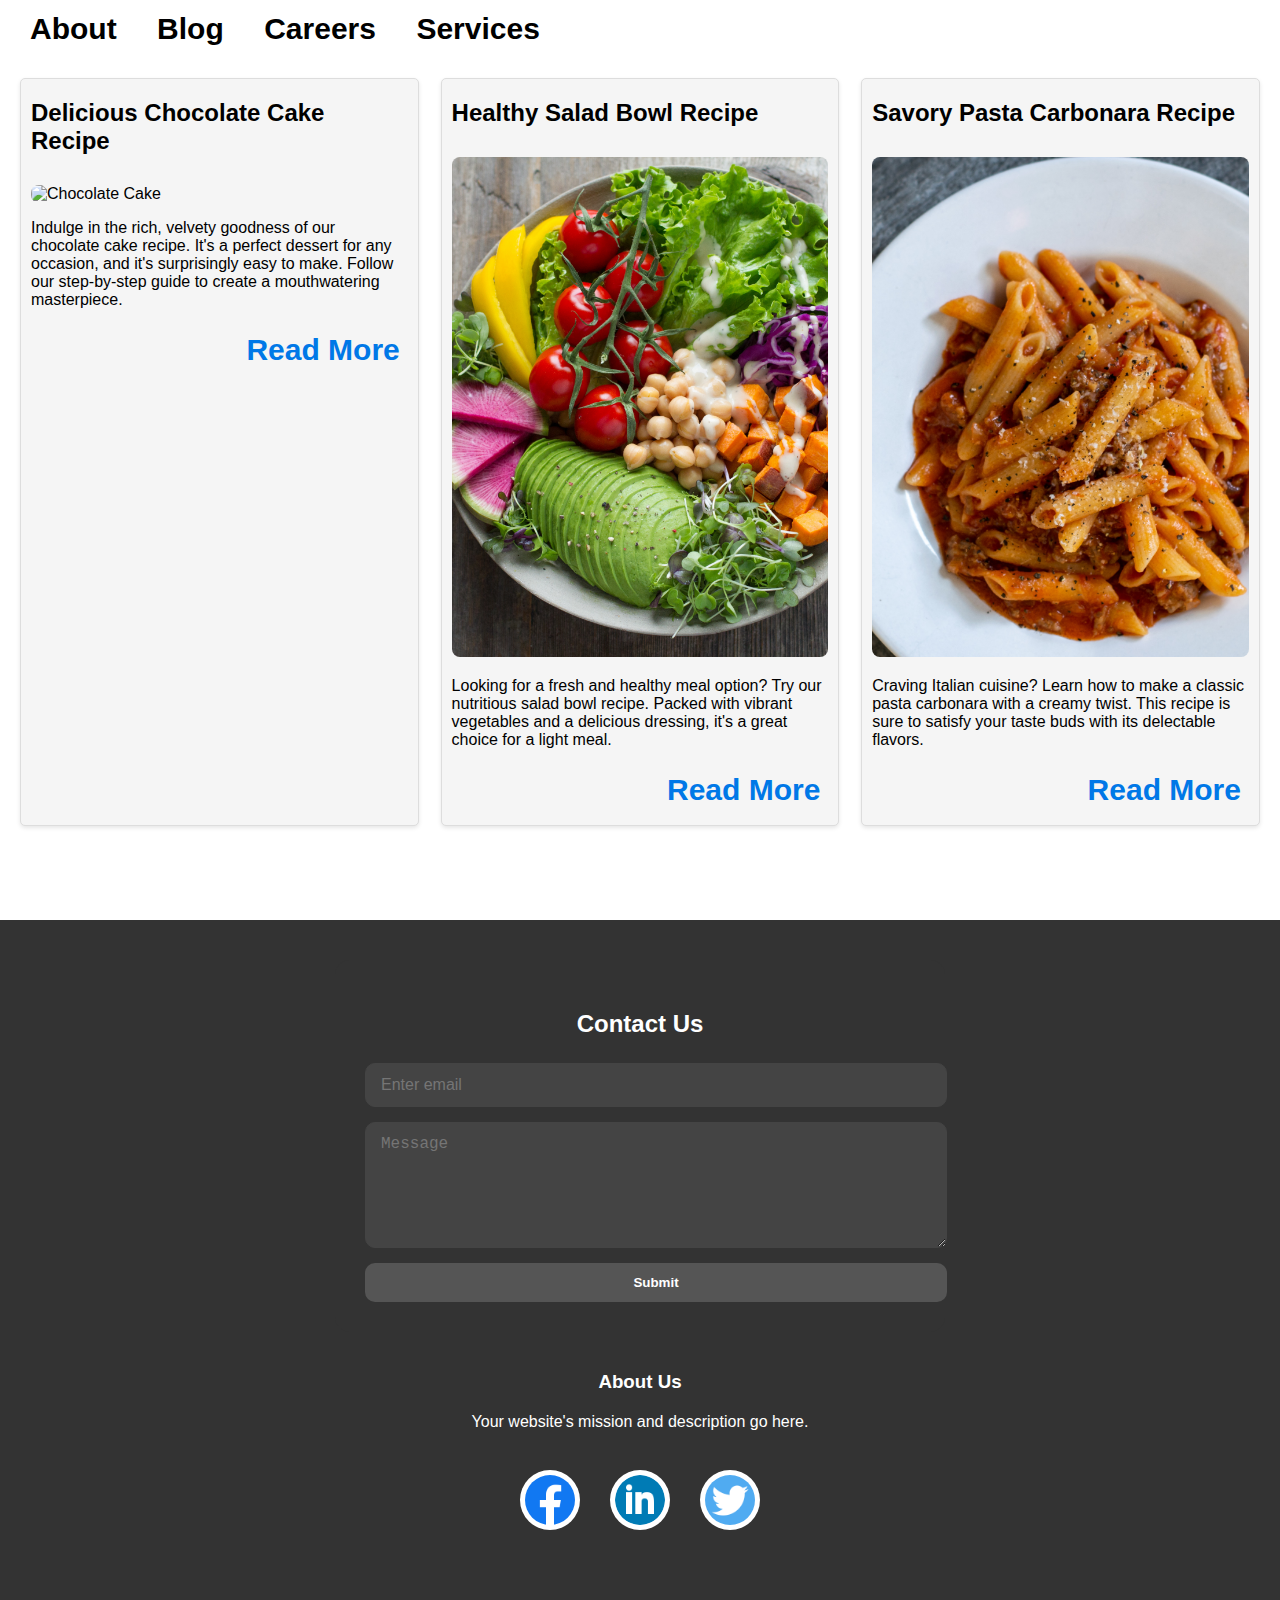
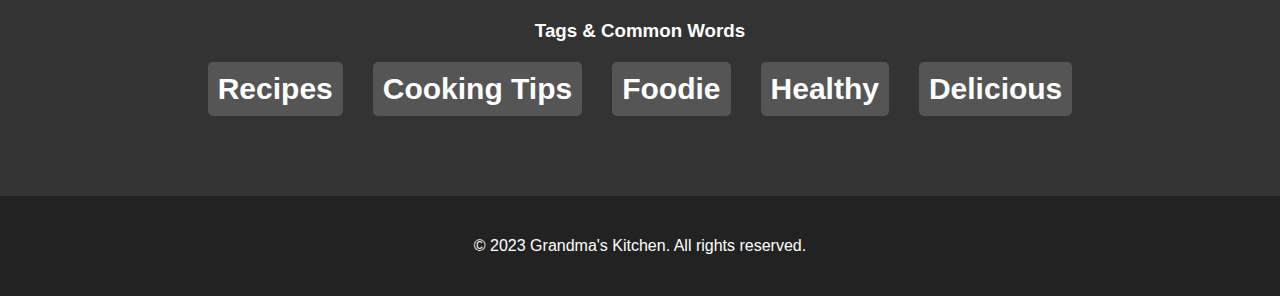
==== Blog.html @ cd05a897 "added blog page" ====
<!DOCTYPE html>
<html lang="en">

<head>
    <meta charset="UTF-8">
    <meta name="viewport" content="width=device-width, initial-scale=1.0">
    <link rel="stylesheet" href="styles.css"> <!-- Link to the external CSS file -->
    <title>Recipes Blog</title>
</head>

<body>
    <nav>
        <ul>
            <li><a href="index.html">About</a></li>
            <li><a href="Blog.html">Blog</a></li>
            <li><a href="Careers.html">Careers</a></li>
            <li><a href="Services.html">Services</a></li>
        </ul>
    </nav>

    <!-- Blog Content -->
    <div class="blog-container">
        <div class="blog-post">
            <h1>Delicious Chocolate Cake Recipe</h1>
            <img style=" width: 700px; height: 500px; object-fit: cover; border-radius: 8px;" src="images/cake.jpg"
                alt="Chocolate Cake">
            <p>
                Indulge in the rich, velvety goodness of our chocolate cake recipe.
                It's a perfect dessert for any occasion, and it's surprisingly easy to make.
                Follow our step-by-step guide to create a mouthwatering masterpiece.
            </p>
            <a>Read More</a>
        </div>

        <div class="blog-post">
            <h1>Healthy Salad Bowl Recipe</h1>
            <img style=" width: 700px; height: 500px; object-fit: cover; border-radius: 8px;" src="images/salad.jpg"
                alt="Salad Bowl">
            <p>
                Looking for a fresh and healthy meal option? Try our nutritious salad bowl recipe.
                Packed with vibrant vegetables and a delicious dressing, it's a great choice for a light meal.
            </p>
            <a>Read More</a>
        </div>

        <div class="blog-post">
            <h1>Savory Pasta Carbonara Recipe</h1>
            <img style=" width: 700px; height: 500px; object-fit: cover; border-radius: 8px;" src="images/pasta.jpg"
                alt="Pasta Carbonara">
            <p>
                Craving Italian cuisine? Learn how to make a classic pasta carbonara with a creamy twist.
                This recipe is sure to satisfy your taste buds with its delectable flavors.
            </p>
            <a>Read More</a>
        </div>
    </div>
</body>
<br><br><br>
<footer>
    <div class="footer-content">
        <!-- Contact Us Form -->
        <div class="contact-us">
            <h2>Contact Us</h2>
            <form action="/submit" method="post">
                <input type="email" placeholder="Enter email">
                <textarea placeholder="Message"></textarea>
                <input type="submit" value="Submit">
            </form>
        </div>

        <!-- About Us Section -->
        <div class="footer-center">
            <h3>About Us</h3>
            <p>Your website's mission and description go here.</p>
            <br>
            <ul class="social-media">
                <li><a href="#"><img src="images/facebook-icon.png" alt="Facebook"></a></li>
                <li><a href="#"><img src="images/linkedin-icon.png" alt="Twitter"></a></li>
                <li><a href="#"><img src="images/twitter-icon.png" alt="Instagram"></a></li>
            </ul>
        </div>

        <!-- Tags & Common Words Section -->
        <div class="footer-center tags-section">
            <h3>Tags & Common Words</h3>
            <ul class="tags">
                <li><a href="#">Recipes</a></li>
                <li><a href="#">Cooking Tips</a></li>
                <li><a href="#">Foodie</a></li>
                <li><a href="#">Healthy</a></li>
                <li><a href="#">Delicious</a></li>
            </ul>
        </div>
    </div>
</footer>

<div class="footer-bottom">
    © 2023 Grandma's Kitchen. All rights reserved.
</div>

</html>
---- styles.css ----
body {
    background-color: white;
    background-size: cover;
    background-repeat: no-repeat;
    background-attachment: fixed;
    background-position: center;
    margin: 0;
    padding: 0;
    min-height: 100vh;
}


nav {
    color: white;
    background-color: white;
    padding: 8px;
}

a {
    padding: 8px;
    color: black;
    font-family: "Helvetica Neue", Helvetica, Arial, sans-serif;
    font-weight: bold;
    text-decoration: none;
    font-size: 30px;
}

ul {
    list-style-type: circle;
    margin: 0;
    padding: 4px;
}

li {
    font-family: "Helvetica Neue", Helvetica, Arial, sans-serif;
    display: inline;
    margin: 0 10px;
}

.ph {
    font-family: "Helvetica Neue", Helvetica, Arial, sans-serif;
    display: inline;

}

h1 {
    font-family: "Helvetica Neue", Helvetica, Arial, sans-serif;
}

p {
    font-family: "Helvetica Neue", Helvetica, Arial, sans-serif;
}


/* Create four equal columns that sits next to each other */
.column {
    justify-content: center;
    align-items: center;
    flex: 25%;
    max-width: 25%;
    padding: 0 4px;
    box-sizing: border-box;
}

.column img {
    margin-top: 8px;
    vertical-align: middle;
    width: 100%;
}

/* Responsive layout - makes a two column-layout instead of four columns */
@media screen and (max-width: 800px) {
    .column {
        flex: 50%;
        max-width: 50%;
    }
}

/* Responsive layout - makes the two columns stack on top of each other instead of next to each other */
@media screen and (max-width: 600px) {
    .column {
        flex: 100%;
        max-width: 100%;
    }
}


.button-30 {
    align-items: center;
    appearance: none;
    background-color: #FCFCFD;
    border-radius: 4px;
    border-width: 0;
    box-shadow: rgba(45, 35, 66, 0.4) 0 2px 4px, rgba(45, 35, 66, 0.3) 0 7px 13px -3px, #D6D6E7 0 -3px 0 inset;
    box-sizing: border-box;
    color: #36395A;
    cursor: pointer;
    display: inline-flex;
    font-family: "JetBrains Mono", monospace;
    height: 48px;
    justify-content: center;
    line-height: 1;
    list-style: none;
    overflow: hidden;
    padding-left: 16px;
    padding-right: 16px;
    position: relative;
    text-align: left;
    text-decoration: none;
    transition: box-shadow .15s, transform .15s;
    user-select: none;

    touch-action: manipulation;
    white-space: nowrap;
    will-change: box-shadow, transform;
    font-size: 18px;
}

.button-30:focus {
    box-shadow: #D6D6E7 0 0 0 1.5px inset, rgba(45, 35, 66, 0.4) 0 2px 4px, rgba(45, 35, 66, 0.3) 0 7px 13px -3px, #D6D6E7 0 -3px 0 inset;
}

.button-30:hover {
    box-shadow: rgba(45, 35, 66, 0.4) 0 4px 8px, rgba(45, 35, 66, 0.3) 0 7px 13px -3px, #D6D6E7 0 -3px 0 inset;
    transform: translateY(-2px);
}

.button-30:active {
    box-shadow: #D6D6E7 0 3px 7px inset;
    transform: translateY(2px);
}

/* Apply styling to the footer */
footer {
    background-color: #333;
    color: #fff;
    padding: 40px 0;
    font-family: Arial, sans-serif;
}

/* Style the footer content */
.footer-content {
    display: flex;
    flex-wrap: wrap;
    justify-content: space-between;
    max-width: 1200px;
    margin: 0 auto;
}

/* Style the sections within the footer */
.footer-left,
.footer-center,
.footer-right {
    flex: 1;
    padding: 0 20px;
}

/* Style the social media icons */
.social-media {
    list-style: none;
    padding: 0;
}

.social-media li {
    display: inline-block;
    margin-right: 10px;
}

.social-media img {
    width: 30px;
    height: 30px;
    border-radius: 50%;
    background-color: #fff;
    padding: 5px;
}

/* Style the links in the footer */
.footer-content ul {
    list-style: none;
    padding: 0;
}

.footer-content ul li {
    margin-bottom: 10px;
}

.footer-content ul li a {
    color: #fff;
    text-decoration: none;
    transition: color 0.3s ease;
}

.footer-content ul li a:hover {
    color: #ff9900;
    /* Change color on hover */
}

/* Style the copyright text */
.copyright {
    text-align: center;
    margin-top: 20px;
}

.copyright p {
    font-size: 14px;
}

/* Responsive styling */
@media (max-width: 768px) {

    .footer-left,
    .footer-center,
    .footer-right {
        flex: 1 100%;
        padding: 0;
        text-align: center;
    }
}

/* Apply styling to the footer */
footer {
    background-color: #333;
    color: #fff;
    padding: 40px 0;
    font-family: Arial, sans-serif;
    text-align: center;
    /* Center the content */
}

/* Style the footer content */
.footer-content {
    max-width: 1200px;
    margin: 0 auto;
}

/* Style the sections within the footer */
.footer-left,
.footer-center,
.footer-right,
.tags-section {
    padding: 0 20px;
    margin-bottom: 30px;
    /* Add space between sections */
}

/* Style the social media icons */
.social-media {
    list-style: none;
    padding: 0;
}

.social-media li {
    display: inline-block;
    margin-right: 10px;
}

.social-media img {
    width: 30px;
    height: 30px;
    border-radius: 50%;
    background-color: #fff;
    padding: 5px;
}

/* Style the links in the footer */
.footer-content ul {
    list-style: none;
    padding: 0;
}

.footer-content ul li {
    margin-bottom: 10px;
}

.footer-content ul li a {
    color: #fff;
    text-decoration: none;
    transition: color 0.3s ease;
}

.footer-content ul li a:hover {
    color: #ff9900;
    /* Change color on hover */
}

/* Style the contact form */
form {
    text-align: left;
}

form input[type="text"],
form input[type="email"],
form textarea,
form button {
    display: block;
    width: 100%;
    margin-bottom: 10px;
    padding: 10px;
}

/* Style the latest news section */
.latest-news {
    list-style: none;
    padding: 0;
}

.latest-news li {
    margin-bottom: 20px;
}

.latest-news img {
    max-width: 100%;
}

/* Style the tags section */
.tags {
    list-style: none;
    padding: 0;
}

.tags li {
    display: inline;
    margin-right: 10px;
}

/* Style the slideshow container */
.slideshow-container {
    width: 700px;
    /* Adjust to your desired width */
    height: 500px;
    /* Adjust to your desired height */
    position: relative;
    margin: 0 auto;
    /* Center the container */
}

/* Style the image to fit the container using object-fit */
#myImage {
    width: 100%;
    height: 100%;
    object-fit: cover;
    border-radius: 8px;
    /* Adjust this property as needed (e.g., cover, contain) */
}

/* Style the button */
button {
    background-color: white;
    color: black;
    border: none;
    padding: 10px 20px;
    margin: 10px;
    cursor: pointer;
    border-radius: 4px;
}

.prev,
.next {
    position: absolute;
    top: 50%;
    transform: translateY(-50%);
    background-color: #ff9900;
    color: white;
    border: none;
    padding: 10px 20px;
    cursor: pointer;
}

.prev {
    left: 0;
}

.next {
    right: 0;
}

    {
    padding: 0;
    margin: 0;
}

body {
    font-family: Arial, sans-serif;
    color: #000000;
}

footer {
    padding: 40px 0;
    text-align: left;
    color: #fff;
    background-color: #333;
}

.footer-content {
    max-width: 1200px;
    margin: 0 auto;
    display: flex;
    flex-direction: column;
    gap: 20px;
}

.footer-center {
    padding: 0 20px;
}

.social-media {
    list-style: none;
    padding: 0;
    display: flex;
    gap: 10px;
}

.social-media img {
    width: 50px;
    height: 50px;
}

.footer-content ul {
    list-style: none;
    padding: 0;
    margin: 0;
}

.footer-content ul li {
    margin-bottom: 10px;
}

.footer-content ul li a {
    color: #fff;
    text-decoration: none;
    transition: color 0.3s ease;
    padding: 5px 0;
    display: block;
}

.footer-content ul li a:hover {
    color: #ff9900;
}

.tags {
    display: flex;
    flex-wrap: wrap;
    gap: 10px;
}

.tags li {
    background-color: #555;
    padding: 5px 10px;
    border-radius: 5px;
}

.tags li a:hover {
    color: #ff9900;
}

.copyright {
    font-size: 14px;
    text-align: center;
    margin-top: 20px;
}

.latest-news {
    list-style-type: none;
    padding: 0;
}

.latest-news li {
    display: flex;
    align-items: center;
    margin-bottom: 15px;
    padding-bottom: 15px;
    border-bottom: 1px solid #e6e6e6;
}

.latest-news img {
    width: 100px;
    height: 70px;
    border-radius: 5px;
    margin-right: 15px;
}

.news-content {
    flex: 1;
}

.news-content h4 {
    margin: 0;
    color: #fff;
}

.news-date {
    color: #aaa;
    margin: 5px 0;
}

.footer-content {
    align-items: center;
    /* Center content horizontally */
    text-align: center;
    /* Center text content */
}

.social-media img {
    border-radius: 50%;
    /* Make the images rounded */
}

.social-media {
    display: flex;
    justify-content: center;
    /* Center items horizontally */
    align-items: center;
    /* Center items vertically */
    list-style: none;
    padding: 0;
}

h1,
h2,
h3,
h4,
h5,
h6 {
    margin-bottom: 20px;
}

.footer-bottom {
    width: 100%;
    height: 100px;
    background-color: #222;
    /* Darker background color */
    display: flex;
    justify-content: center;
    /* Horizontally center the content */
    align-items: center;
    /* Vertically center the content */
    font-size: 16px;
    color: #fff;
}

.contact-us {
    background-color: #333;
    /* Dark background color for the container */
    padding: 30px;
    /* More spacious padding inside the container */
    color: #fff;
    /* White text color */
    width: 550px;
    /* Slightly wider for better design */
    border-radius: 15px;
    /* Smooth rounded corners for the container */
}

.contact-us h2 {
    text-align: center;
    margin-bottom: 25px;
    /* Increased space below the heading for balance */
    font-weight: 600;
    /* Semi-bold heading */
}

.contact-us input[type="email"],
.contact-us textarea {
    width: 100%;
    padding: 12px 15px;
    /* Added more padding for comfort */
    border: 1px solid #444;
    /* Subtle border */
    border-radius: 10px;
    /* Rounded corners for input/textarea */
    margin-bottom: 15px;
    /* Increased space between elements for clarity */
    background-color: #444;
    color: #fff;
    font-size: 16px;
    /* Comfortable text size */
    transition: border 0.3s;
    /* Smooth transition effect for border */
}

/* Giving focus effect for better user experience */
.contact-us input[type="email"]:focus,
.contact-us textarea:focus {
    border: 1px solid #555;
    /* Slightly lighter border on focus */
    outline: none;
    /* Remove the default focus outline */
}

.contact-us textarea {
    height: 100px;
    /* Set height for the message box */
    resize: vertical;
    /* Allow vertical resizing only */
}

.contact-us input[type="submit"] {
    width: 582px;
    padding: 12px 15px;
    /* Added more padding for comfort */
    border: none;
    border-radius: 10px;
    background-color: #555;
    color: #fff;
    font-weight: 600;
    /* Semi-bold font for the button */
    cursor: pointer;
    transition: background-color 0.3s;
    /* Smooth transition effect for background color */
}

.contact-us input[type="submit"]:hover {
    background-color: #666;
    /* Darker shade on hover */
}

.container {
    width: 100%;
    max-width: 1200px;
    margin: 0 auto;
    padding: 0 20px;
}

.recipe-section {
    display: grid;
    grid-template-columns: repeat(3, 1fr);
    gap: 20px;
}

.recipe-card-container {
    display: flex;
    flex-wrap: wrap;
}

.recipe-card {
    flex: 1 0 32%;
    position: relative;
    width: 98%;
    margin: 1%;
    box-shadow: 0 4px 8px rgba(0, 0, 0, 0.1);
    transition: box-shadow 0.3s ease;
    border-radius: 8px;
    overflow: hidden;
}

.recipe-card:hover {
    box-shadow: 0 6px 12px rgba(0, 0, 0, 0.2);
}

.recipe-card .recipe-img-container {
    position: relative;
    height: 250px;
    overflow: hidden;
}

.recipe-card img {
    width: 100%;
    height: 100%;
    object-fit: cover;
    display: block;
    border-radius: 8px 8px 0 0;
}

.recipe-heart {
    position: absolute;
    top: 15px;
    right: 15px;
    width: 28px;
    height: 28px;
    background-color: #ff6666;
    border-radius: 50%;
    display: flex;
    justify-content: center;
    align-items: center;
    font-size: 18px;
}

.recipe-category {
    font-weight: bold;
    color: grey;
    margin: 15px;
    font-size: 14px;
    text-transform: uppercase;
}

.recipe-title {
    font-size: 20px;
    margin: 0 15px 15px;
    font-weight: 600;
}



/* Style for the blog container */
.blog-container {
    display: flex;
    flex-wrap: wrap;
    justify-content: space-between;
    margin: 20px;
}

/* Style for individual blog posts within the container */
.blog-post {
    flex: 0 0 calc(32% - 20px);
    /* Adjust the width as needed */
    margin-bottom: 20px;
    padding: 10px;
    background-color: #f5f5f5;
    border: 1px solid #ddd;
    border-radius: 5px;
    box-shadow: 0 2px 4px rgba(0, 0, 0, 0.1);
}

.blog-post h1 {
    font-size: 24px;
    margin-top: 10px;
}

.blog-post img {
    max-width: 100%;
    height: auto;
    margin-top: 10px;
}

.blog-post p {
    font-size: 16px;
}

.blog-post a {
    display: block;
    text-align: right;
    margin-top: 10px;
    color: #0078e7;
    text-decoration: none;
    font-weight: bold;
}

.blog-post a:hover {
    text-decoration: underline;
}
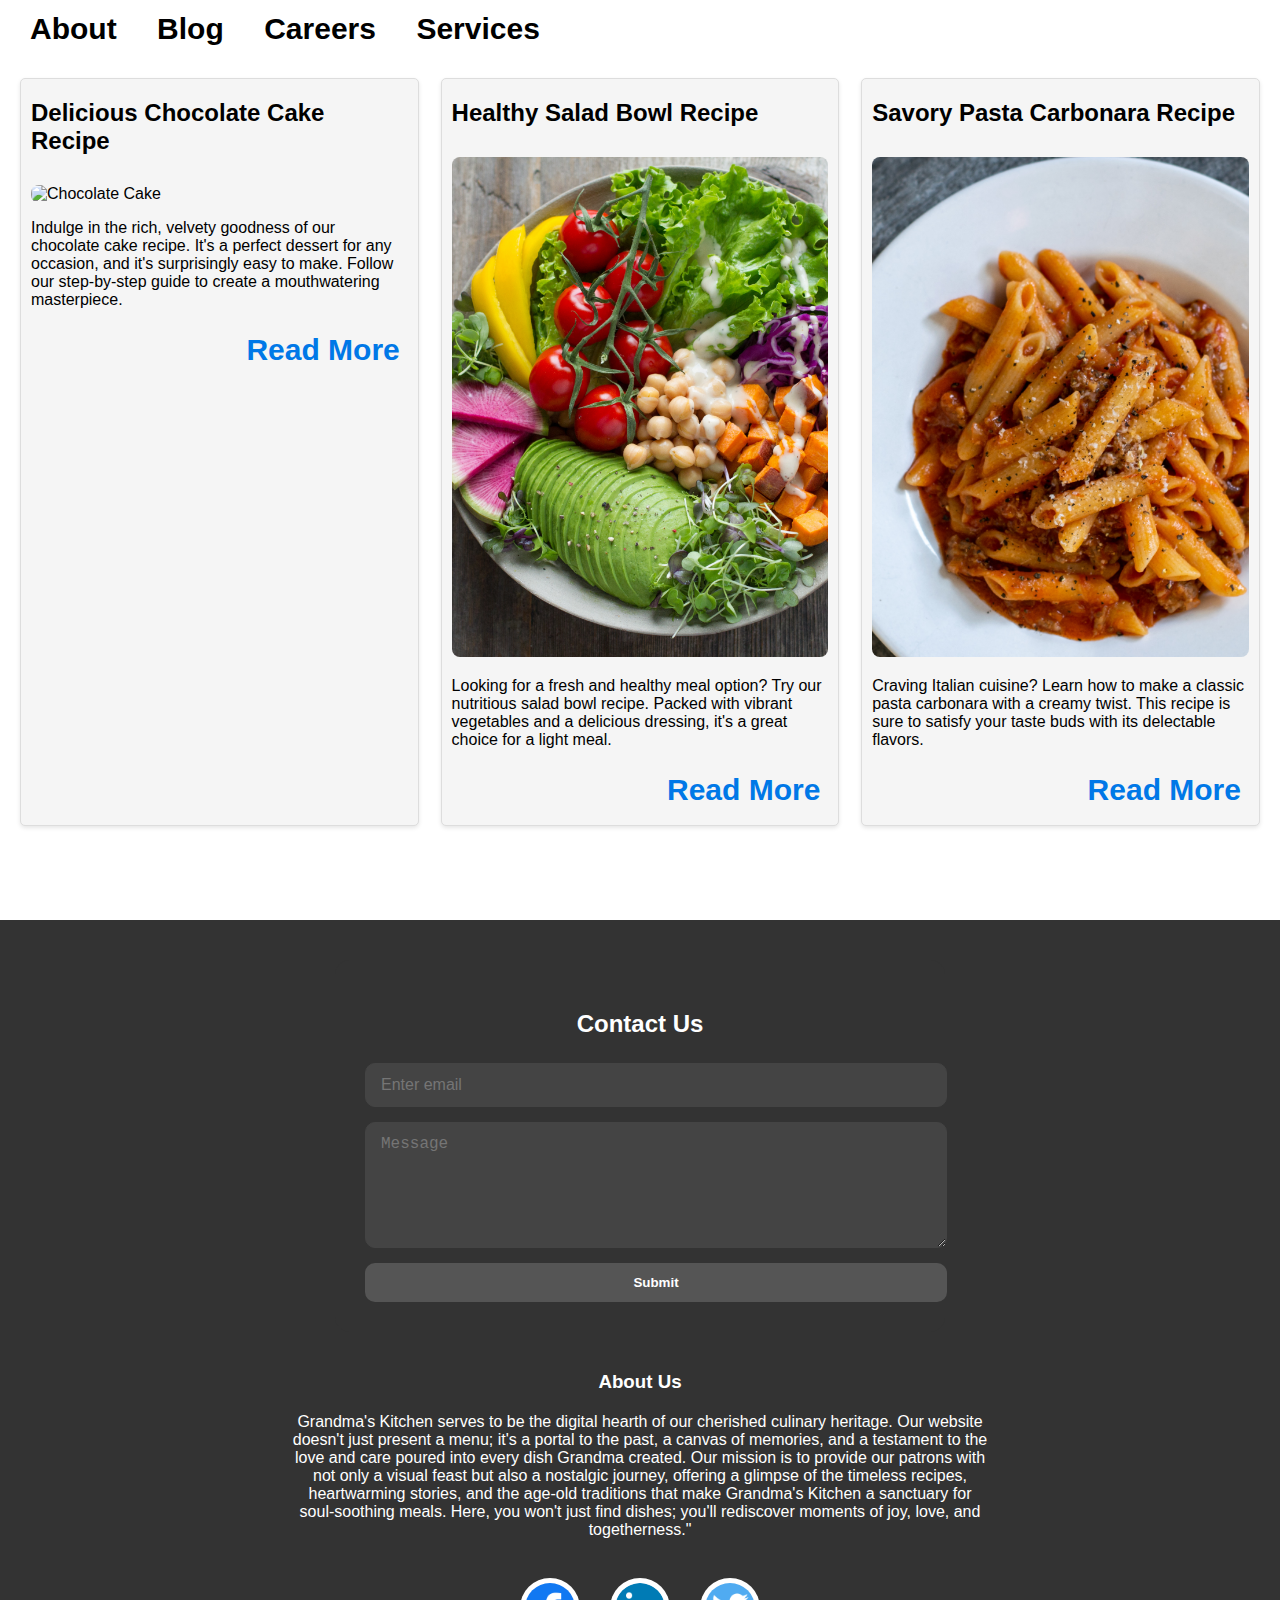
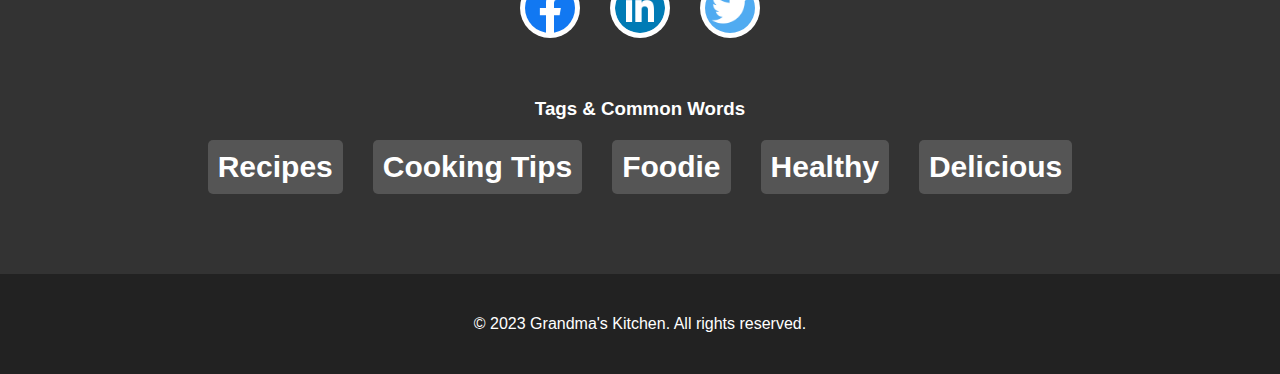
==== commit 28a72d40: "update" ====
--- a/Blog.html
+++ b/Blog.html
@@ -69,9 +69,19 @@
         </div>
 
         <!-- About Us Section -->
-        <div class="footer-center">
+        <div class="footer-center" style="align-items: center; width: 700px; margin: 0 auto;">
             <h3>About Us</h3>
-            <p>Your website's mission and description go here.</p>
+            <p>Grandma's Kitchen serves to be the digital hearth of our cherished culinary heritage. Our website doesn't
+                just present a
+                menu; it's a portal to the past, a canvas of memories, and a testament to the love and care poured into
+                every dish
+                Grandma created. Our mission is to provide our patrons with not only a visual feast but also a nostalgic
+                journey,
+                offering a glimpse of the timeless recipes, heartwarming stories, and the age-old traditions that make
+                Grandma's Kitchen
+                a sanctuary for soul-soothing meals. Here, you won't just find dishes; you'll rediscover moments of joy,
+                love, and
+                togetherness."</p>
             <br>
             <ul class="social-media">
                 <li><a href="#"><img src="images/facebook-icon.png" alt="Facebook"></a></li>
@@ -79,7 +89,6 @@
                 <li><a href="#"><img src="images/twitter-icon.png" alt="Instagram"></a></li>
             </ul>
         </div>
-
         <!-- Tags & Common Words Section -->
         <div class="footer-center tags-section">
             <h3>Tags & Common Words</h3>
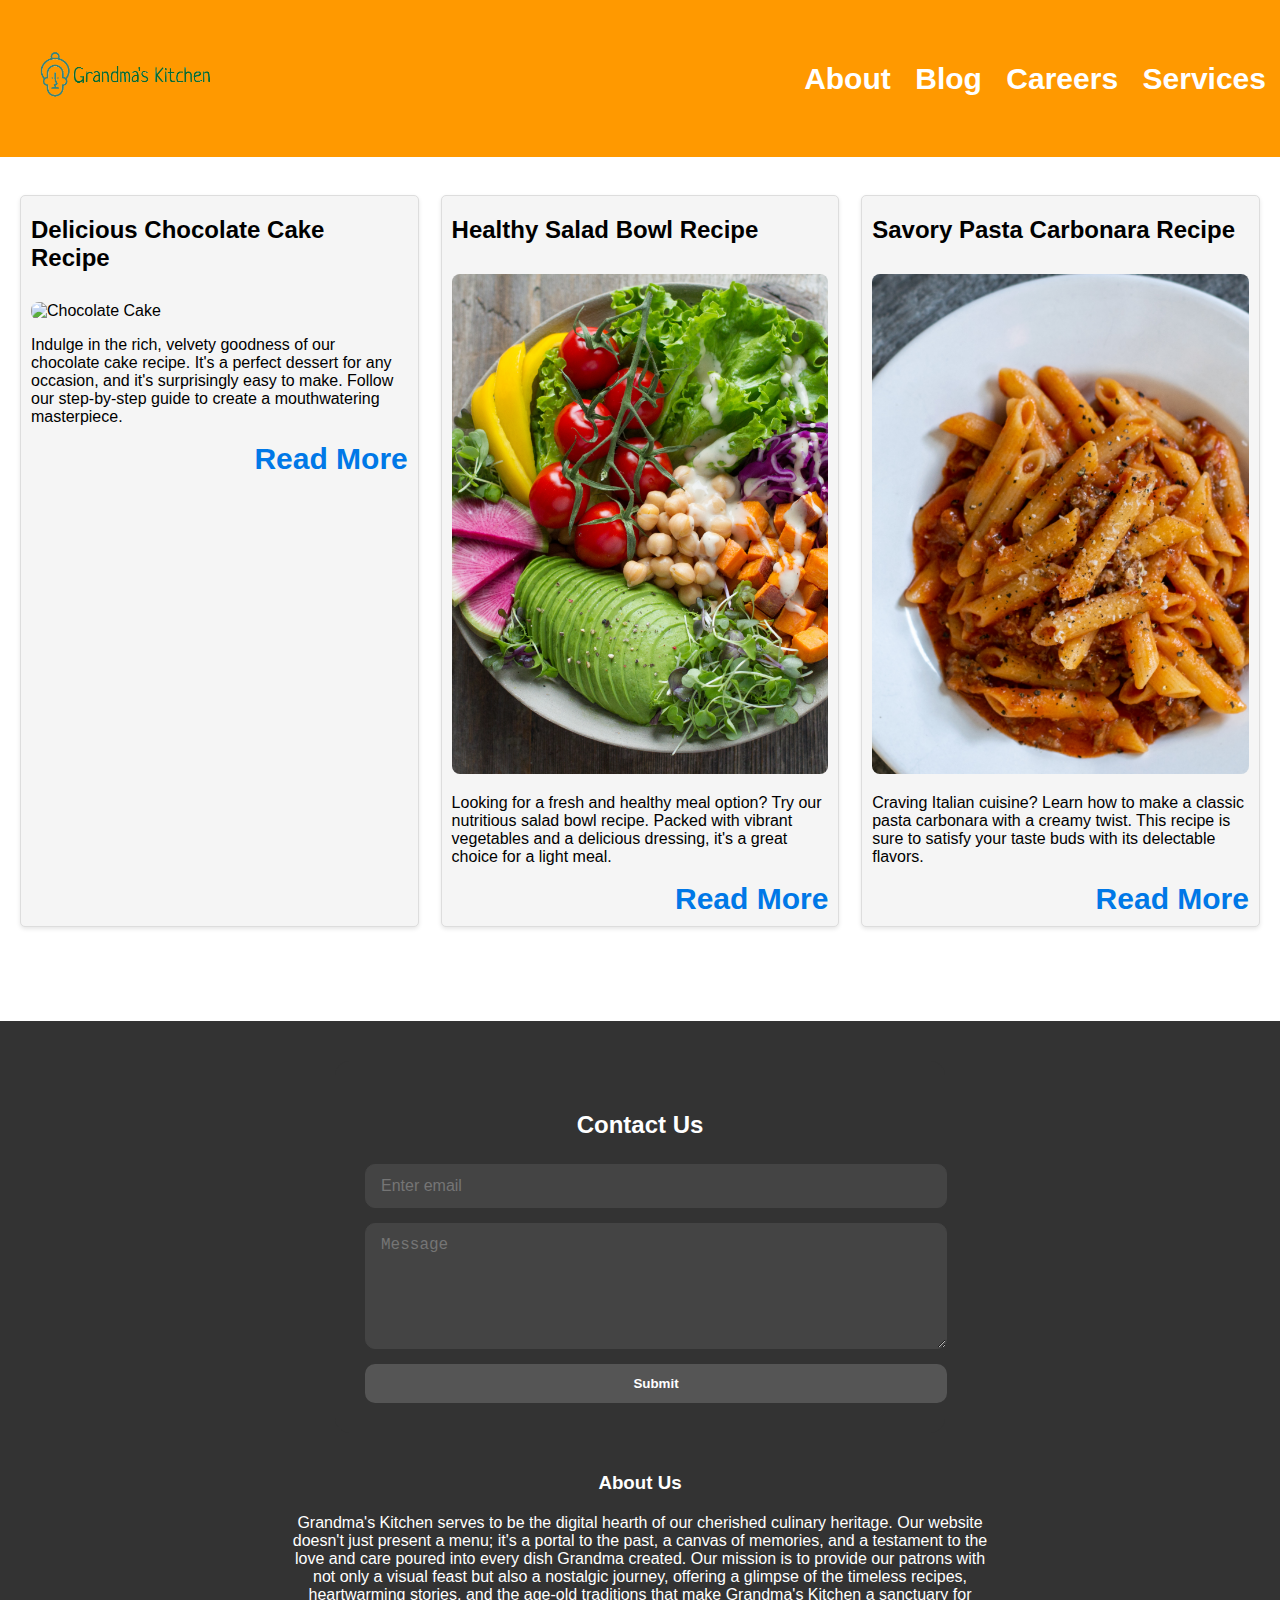
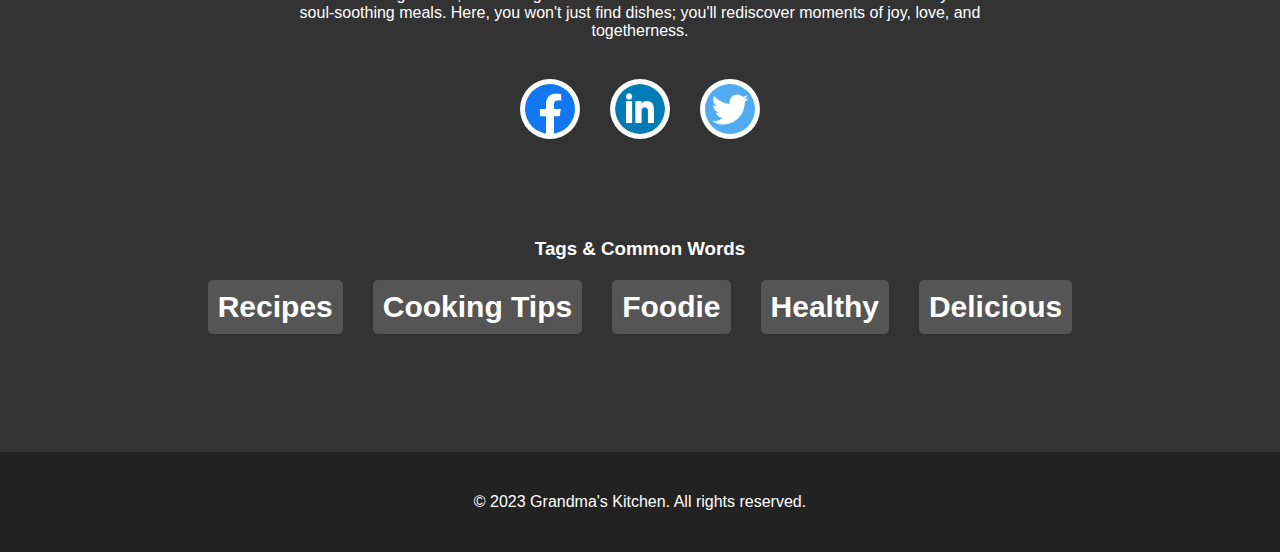
==== commit 3ca18c5a: "last update" ====
--- a/Blog.html
+++ b/Blog.html
@@ -7,16 +7,21 @@
     <link rel="stylesheet" href="styles.css"> <!-- Link to the external CSS file -->
     <title>Recipes Blog</title>
 </head>
+<!-- All images are copyright free. Taken from https://unsplash.com/ -->
 
 <body>
-    <nav>
-        <ul>
+    <nav> <!-- Navigation bar -->
+        <a href="index.html">
+            <img src="images/logo-clear.png" alt="Your Logo">
+        </a>
+        <ul> <!-- list for navigation links -->
             <li><a href="index.html">About</a></li>
             <li><a href="Blog.html">Blog</a></li>
             <li><a href="Careers.html">Careers</a></li>
             <li><a href="Services.html">Services</a></li>
         </ul>
     </nav>
+    <br /> <!-- Line break -->
 
     <!-- Blog Content -->
     <div class="blog-container">
@@ -56,9 +61,8 @@
     </div>
 </body>
 <br><br><br>
-<footer>
+<footer> <!-- Footer section of the web page -->
     <div class="footer-content">
-        <!-- Contact Us Form -->
         <div class="contact-us">
             <h2>Contact Us</h2>
             <form action="/submit" method="post">
@@ -67,29 +71,32 @@
                 <input type="submit" value="Submit">
             </form>
         </div>
-
-        <!-- About Us Section -->
         <div class="footer-center" style="align-items: center; width: 700px; margin: 0 auto;">
-            <h3>About Us</h3>
-            <p>Grandma's Kitchen serves to be the digital hearth of our cherished culinary heritage. Our website doesn't
-                just present a
-                menu; it's a portal to the past, a canvas of memories, and a testament to the love and care poured into
-                every dish
-                Grandma created. Our mission is to provide our patrons with not only a visual feast but also a nostalgic
-                journey,
+            <!-- Centered content within the footer -->
+            <h3>About Us</h3> <!-- Heading for the About Us section -->
+            <p> <!-- Paragraph about Grandma's Kitchen and its mission -->
+                Grandma's Kitchen serves to be the digital hearth of our cherished culinary heritage. Our website
+                doesn't
+                just present a menu; it's a portal to the past, a canvas of memories, and a testament to the love and
+                care poured into
+                every dish Grandma created. Our mission is to provide our patrons with not only a visual feast but also
+                a nostalgic journey,
                 offering a glimpse of the timeless recipes, heartwarming stories, and the age-old traditions that make
                 Grandma's Kitchen
                 a sanctuary for soul-soothing meals. Here, you won't just find dishes; you'll rediscover moments of joy,
-                love, and
-                togetherness."</p>
-            <br>
-            <ul class="social-media">
+                love, and togetherness.
+            </p> <!-- End of the paragraph -->
+            <br> <!-- Line break for separation -->
+            <ul class="social-media"> <!-- Unordered list for social media links -->
                 <li><a href="#"><img src="images/facebook-icon.png" alt="Facebook"></a></li>
+                <!-- Facebook link with an icon -->
                 <li><a href="#"><img src="images/linkedin-icon.png" alt="Twitter"></a></li>
+                <!-- LinkedIn link with an icon -->
                 <li><a href="#"><img src="images/twitter-icon.png" alt="Instagram"></a></li>
+                <!-- Twitter link with an icon -->
             </ul>
         </div>
-        <!-- Tags & Common Words Section -->
+        <br> <!-- Line break for separation -->
         <div class="footer-center tags-section">
             <h3>Tags & Common Words</h3>
             <ul class="tags">
@@ -100,9 +107,8 @@
                 <li><a href="#">Delicious</a></li>
             </ul>
         </div>
-    </div>
+        <br>
 </footer>
-
 <div class="footer-bottom">
     © 2023 Grandma's Kitchen. All rights reserved.
 </div>
--- a/styles.css
+++ b/styles.css
@@ -12,13 +12,18 @@
 
 nav {
     color: white;
-    background-color: white;
-    padding: 8px;
+    background-color: #ff9900;
+    display: flex;
+    align-items: center;
+    justify-content: space-between;
+}
+
+nav img {
+    max-width: 250px;
 }
 
 a {
-    padding: 8px;
-    color: black;
+    color: white;
     font-family: "Helvetica Neue", Helvetica, Arial, sans-serif;
     font-weight: bold;
     text-decoration: none;
